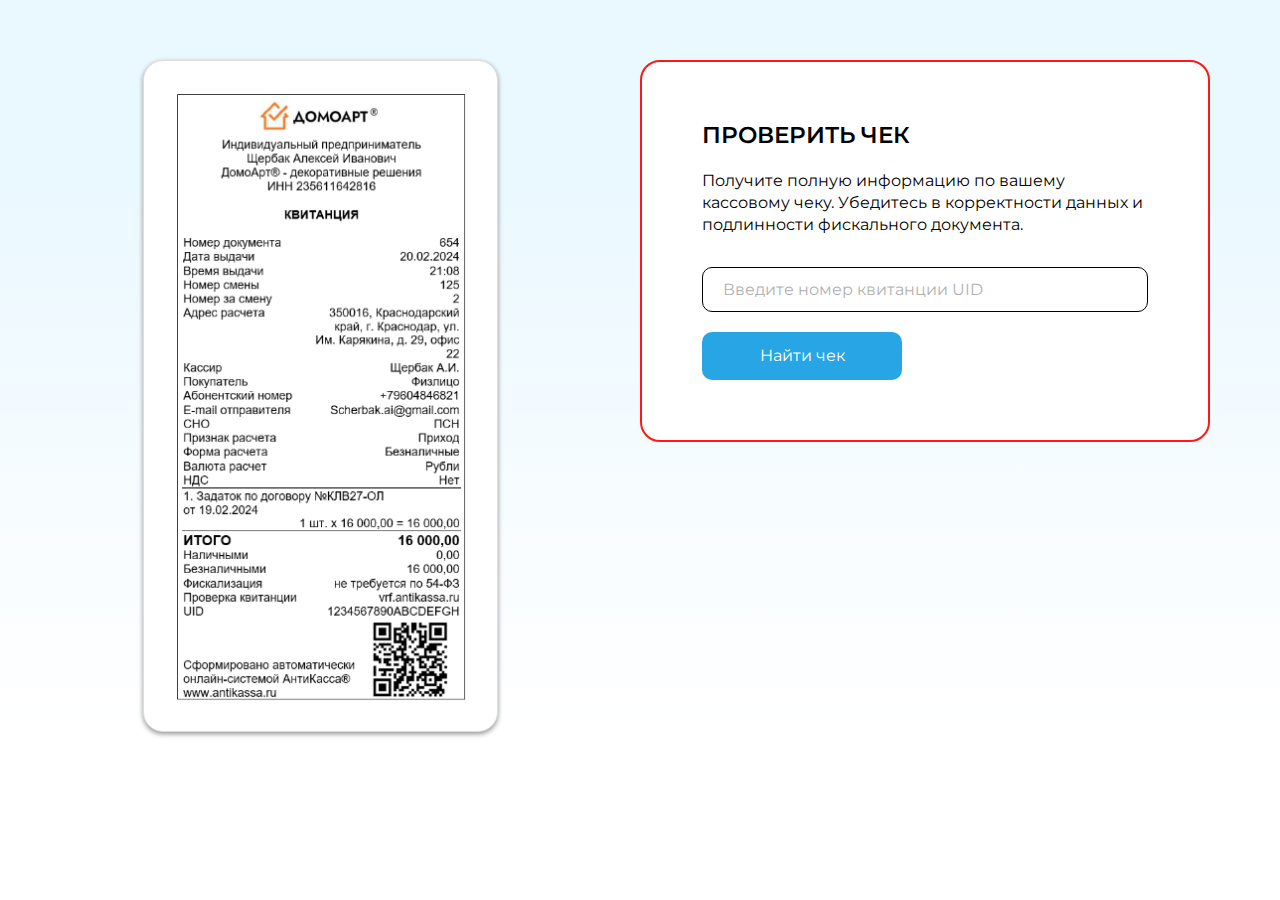
==== home.html @ 15a932f1 "Add files via upload" ====
<html lang="ru">

<head>
    <meta charset="utf-8" />
    <meta http-equiv="X-UA-Compatible" content="IE=edge" />
    <meta name="viewport" content="width=device-width, initial-scale=1, shrink-to-fit=no" />
    <meta name="description" content="описание страницы" />
    <title>Главная</title>
    <link rel="stylesheet" href="css/font.css" />
    <link rel="stylesheet" href="css/style.css?v=1727980061417" />
</head>

<body>
    <main class="main">
        <section class="checkform">
            <div class="container">
                <div class="checkform__wrapper">
                    <div class="checkform__aside">
                        <div class="checkform__check"><img src="img/check.png" alt="" /></div>
                    </div>
                    <div class="checkform__content">
                        <div class="checkform__form">
                            <div class="checkform__form__info">
                                <div class="h1">Проверить чек</div>
                                <p>Получите полную информацию по вашему кассовому чеку. Убедитесь в корректности данных и подлинности фискального документа.</p>
                            </div>
                            <form class="form" action="#" onsubmit="return sendform();">
                                <div class="form__item"><input class="form__input" type="text" id="js--numberuid" placeholder="Введите номер квитанции UID" />
                                    <div class="form__info" id="js--info"></div>
                                </div>
                                <div class="form__item"><button class="mbtn mbtn__primary">Найти чек</button></div>
                            </form>
                        </div>
                    </div>
                </div>
            </div>
        </section>
    </main>
    <script src="js/app.js?v=1727980061417"></script>
</body>

</html>
---- css/font.css ----
@import url("https://fonts.googleapis.com/css2?family=Montserrat:ital,wght@0,100..900;1,100..900&display=swap");
---- css/style.css ----
/* Reset and base styles  */
* {
  padding: 0px;
  margin: 0px;
  border: none;
}

*,
*::before,
*::after {
  box-sizing: border-box;
}

/* Links */
a, a:link, a:visited {
  text-decoration: none;
}

a:hover {
  text-decoration: none;
}

/* Common */
aside, nav, footer, header, section, main {
  display: block;
}

h1, h2, h3, h4, h5, h6, p {
  font-size: inherit;
  font-weight: inherit;
}

ul, ul li {
  list-style: none;
}

img {
  vertical-align: top;
}

img, svg {
  max-width: 100%;
  height: auto;
}

address {
  font-style: normal;
}

/* Form */
input, textarea, button, select {
  font-family: inherit;
  font-size: inherit;
  color: inherit;
  background-color: transparent;
}

input::-ms-clear {
  display: none;
}

button, input[type=submit] {
  display: inline-block;
  box-shadow: none;
  background-color: transparent;
  background: none;
  cursor: pointer;
}

input:focus, input:active,
button:focus, button:active {
  outline: none;
}

button::-moz-focus-inner {
  padding: 0;
  border: 0;
}

label {
  cursor: pointer;
}

legend {
  display: block;
}

html {
  position: relative;
  min-height: 100vh;
  box-sizing: border-box;
  font-family: "Montserrat", arial, sans-serif;
  font-size: 10px;
}

body {
  display: flex;
  flex-direction: column;
  align-items: flex-start;
  justify-content: flex-start;
  min-width: 320px;
  min-height: 100vh;
  font-family: "Montserrat", arial, sans-serif;
  font-size: 16px;
  font-weight: 400;
  line-height: 1.4;
  color: #000;
}
@media (max-width: 991px) {
  body {
    font-size: 14px;
  }
}

.main {
  flex: 1 1 auto;
  width: 100%;
}

a {
  outline: none;
  text-decoration: none;
  color: currentColor;
  cursor: pointer;
}

svg {
  display: block;
  flex: 0 0 auto;
  fill: currentColor;
}

img {
  vertical-align: top;
  max-width: 100%;
  user-select: none;
}

.h1 {
  font-size: 23px;
  font-weight: 600;
  line-height: 1.2;
  padding: 0;
  margin: 0 0 20px 0;
  text-transform: uppercase;
}
@media (max-width: 991px) {
  .h1 {
    font-size: 20px;
    margin-bottom: 10px;
  }
}
.h1:last-child {
  margin-bottom: 0;
}

.checkform {
  position: relative;
  background: linear-gradient(to bottom, rgb(234, 248, 255) 20%, rgba(255, 255, 255, 0) 80%);
  min-height: 100vh;
}
.checkform__wrapper {
  display: flex;
  flex-wrap: wrap;
  padding: 60px 0;
}
.checkform__aside {
  flex: 0 0 auto;
  width: 500px;
  max-width: 100%;
}
@media (max-width: 1199px) {
  .checkform__aside {
    width: 355px;
  }
}
@media (max-width: 991px) {
  .checkform__aside {
    width: 100%;
    margin-bottom: 30px;
  }
}
.checkform__content {
  flex: 1 0 0%;
  width: 100%;
  max-width: 100%;
  padding-left: 70px;
}
@media (max-width: 1199px) {
  .checkform__content {
    padding-left: 30px;
  }
}
@media (max-width: 991px) {
  .checkform__content {
    padding-left: 0;
  }
}
.checkform__center {
  margin-left: auto;
  margin-right: auto;
  width: 100%;
  max-width: 650px;
}
.checkform__check {
  width: 355px;
  margin-left: auto;
  margin-right: auto;
  border: 1px solid #ddd;
  border-radius: 20px;
  padding: 30px;
  background-color: #fff;
  box-shadow: 0px 2px 5px 0px rgb(148, 148, 148);
  overflow: hidden;
  position: relative;
}
@media (max-width: 991px) {
  .checkform__check {
    height: 270px;
  }
  .checkform__check::after {
    content: "";
    position: absolute;
    left: 0;
    right: 0;
    bottom: 0;
    height: 100px;
    z-index: 2;
    background: linear-gradient(rgba(255, 255, 255, 0), rgb(255, 255, 255) 80%);
  }
}
@media (max-width: 575px) {
  .checkform__check {
    width: 100%;
    max-width: 335px;
    padding: 20px;
  }
}
.checkform__check img {
  display: block;
  width: 100%;
  max-width: 295px;
  margin-left: auto;
  margin-right: auto;
}
.checkform__form {
  padding: 60px;
  border-radius: 20px;
  background-color: #FFF;
  border: 2px solid #ff1616;
}
@media (max-width: 991px) {
  .checkform__form {
    padding: 30px;
  }
}
.checkform__form__info {
  margin-bottom: 30px;
}
.checkform__form__info:last-child {
  margin-bottom: 0;
}
.checkform__form__info p {
  margin: 0 0 15px 0;
}
.checkform__form__info p:first-child {
  margin-bottom: 0;
}
.checkform__form .mbtn {
  min-width: 200px;
}
@media (max-width: 991px) {
  .checkform__form .mbtn {
    max-width: 100%;
    width: 100%;
  }
}
.checkform__btns {
  display: flex;
  flex-wrap: wrap;
  width: 390px;
  margin: -15px auto 15px auto;
}
@media (max-width: 575px) {
  .checkform__btns {
    width: 100%;
    max-width: 335px;
    margin: 0 auto 10px auto;
  }
}
.checkform__btns__item {
  flex: 0 0 auto;
  width: 50%;
  max-width: 100%;
  padding: 15px;
}
@media (max-width: 991px) {
  .checkform__btns__item {
    width: 100%;
    padding: 0;
    margin-bottom: 10px;
  }
}
.checkform__btns .mbtn {
  width: 100%;
}
.checkform__result {
  position: relative;
}
.checkform__result__check {
  width: 355px;
  margin-left: auto;
  margin-right: auto;
  border: 1px solid #ddd;
  border-radius: 20px;
  padding: 30px;
  background-color: #fff;
  box-shadow: 0px 2px 5px 0px rgb(148, 148, 148);
  overflow: hidden;
  position: relative;
}
@media (max-width: 575px) {
  .checkform__result__check {
    width: 100%;
    max-width: 335px;
    padding: 20px;
  }
}
.checkform__result__check img {
  display: block;
  width: 100%;
  max-width: 295px;
  margin-left: auto;
  margin-right: auto;
}

.form {
  display: block;
}
.form__item {
  margin-top: 20px;
}
.form__item:first-child {
  margin-top: 0;
}
.form__info {
  font-size: 14px;
  padding-top: 7px;
  display: none;
}
@media (max-width: 991px) {
  .form__info {
    font-size: 12px;
  }
}
.form__info.text__error {
  display: block;
  color: #ff1616;
}
.form__info.text__valid {
  display: block;
  color: #3d9921;
}
.form__label {
  display: block;
  font-size: inherit;
  margin-bottom: 5px;
}
.form__input {
  display: block;
  width: 100%;
  outline: none;
  padding: 12px 20px;
  border: 1px solid #000;
  border-radius: 10px;
  background: transparent;
  font-size: 16px;
  line-height: 1;
  color: #000;
  transition: all 0.3s ease;
}
.form__input::placeholder {
  color: #b1b1b1;
}
.form__input.form__input__error {
  color: #ff1616;
  border-color: #ff1616;
}
.form__input.form__input__valid {
  color: #3d9921;
  border-color: #3d9921;
}

.mbtn {
  display: inline-block;
  text-align: center;
  vertical-align: middle;
  user-select: none;
  text-decoration: none;
  outline: none !important;
  background: none;
  font-size: 16px;
  font-weight: 400;
  line-height: 1.4;
  padding: 13px 25px;
  border: none;
  border-radius: 10px;
  transition: all 0.4s ease;
  cursor: pointer;
}
@media (max-width: 991px) {
  .mbtn {
    font-size: 14px;
  }
}
.mbtn.mbtn__primary {
  color: #FFF;
  background: #27a5e5;
}
.mbtn.mbtn__primary:hover, .mbtn.mbtn__primary:focus {
  color: #FFF;
  background: #15719f;
}

.container {
  margin: 0 auto;
  width: 100%;
  min-width: 320px;
}
@media (min-width: 1280px) {
  .container {
    width: 1220px;
  }
}
@media (max-width: 1280px) {
  .container {
    width: 1140px;
  }
}
@media (max-width: 1199px) {
  .container {
    width: 960px;
  }
}
@media (max-width: 991px) {
  .container {
    width: 720px;
  }
}
@media (max-width: 767px) {
  .container {
    width: 540px;
  }
}
@media (max-width: 575px) {
  .container {
    padding: 0 1.5rem;
    width: 100%;
  }
}
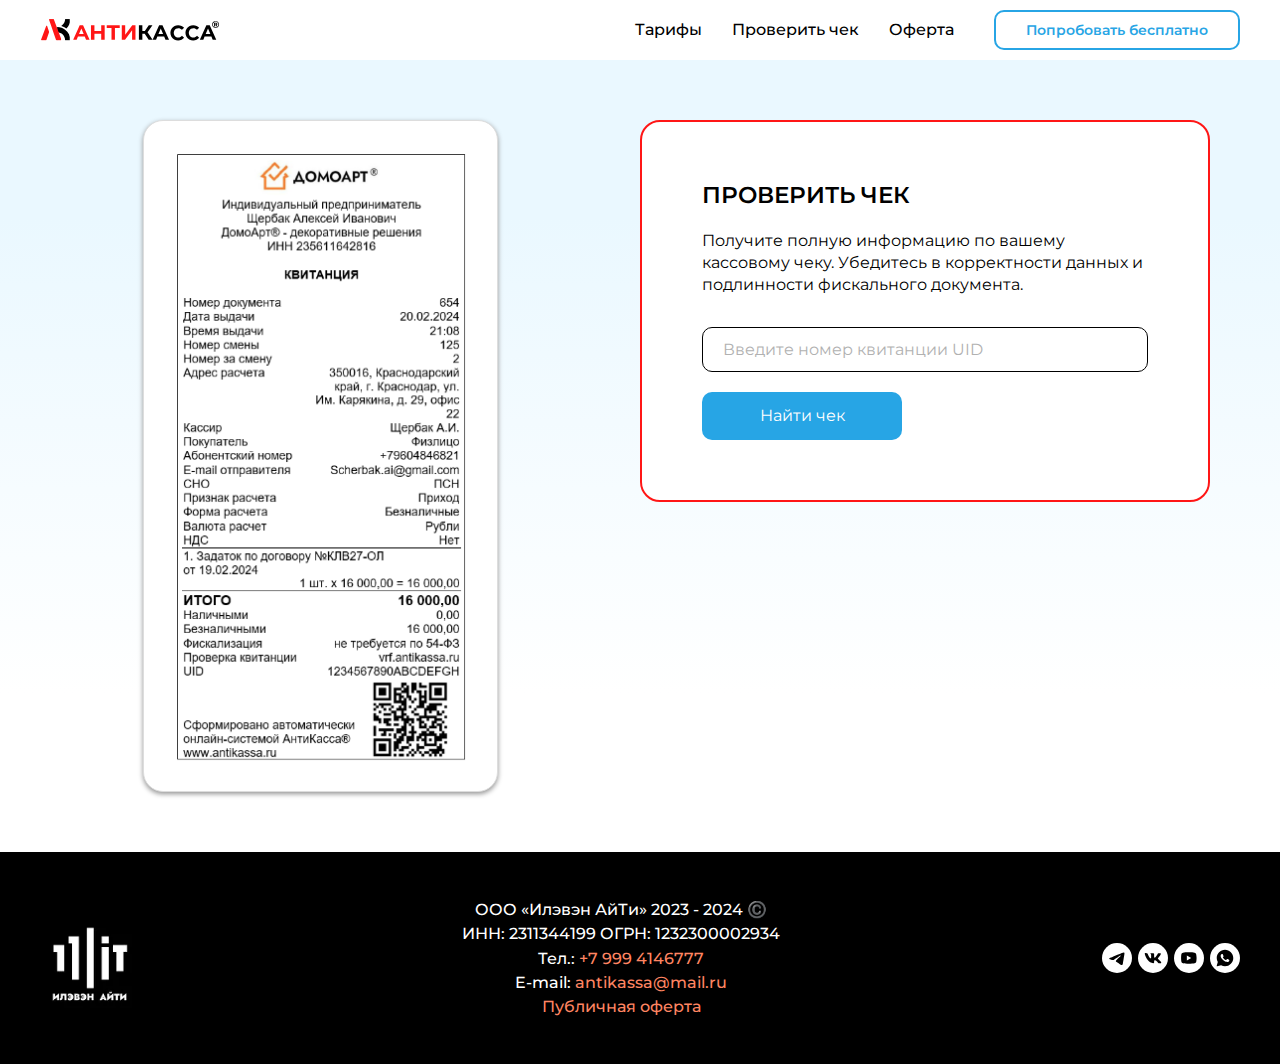
==== commit 8e99582a: "update" ====
--- a/home.html
+++ b/home.html
@@ -7,10 +7,63 @@
     <meta name="description" content="описание страницы" />
     <title>Главная</title>
     <link rel="stylesheet" href="css/font.css" />
-    <link rel="stylesheet" href="css/style.css?v=1727980061417" />
+    <link rel="stylesheet" href="css/style.css?v=1730377578961" />
 </head>
 
-<body>
+<body><!-- header-->
+    <header class="header">
+        <div class="container-fluid">
+            <div class="header__content">
+                <div class="header__logo"><a href="/"><img src="./img/header/logo.svg" alt="" /></a></div>
+                <div class="header__aside">
+                    <div class="header__aside__item header__hidemobile">
+                        <ul class="header__menu">
+                            <li><a href="https://antikassa.ru/#rec560424832">Тарифы </a></li>
+                            <li><a href="https://vrf.antikassa.ru/">Проверить чек </a></li>
+                            <li><a href="https://antikassa.ru/public_offer">Оферта</a></li>
+                        </ul>
+                    </div>
+                    <div class="header__aside__item header__hidemobile"><a class="mbtn mbtn__outline" href="https://antikassa.ru/#rec559928067">Попробовать бесплатно</a></div>
+                    <div class="header__aside__item header__hidedesktop">
+                        <div class="header__btnmobile js--mobilemenu-btn"><span class="line_0"></span><span class="line_1"></span><span class="line_2"></span></div>
+                    </div>
+                </div>
+            </div>
+        </div>
+    </header>
+    <div class="mobilemenu js--mobilemenu">
+        <div class="container-fluid">
+            <div class="mobilemenu__body">
+                <ul class="mobilemenu__menu js--mobilemenu-nav">
+                    <li><a href="https://antikassa.ru/#rec558304161">О сервисе</a></li>
+                    <li><a href="https://eleven-it.ru/">О компании</a></li>
+                    <li><a href="https://antikassa.ru/#rec560424832">Тарифы</a></li>
+                    <li><a href="https://antikassa.ru/#rec558541303">Отзывы</a></li>
+                    <li><a href="https://antikassa.ru/#rec564672748">Вопросы — ответы</a></li>
+                    <li><a href="https://vrf.antikassa.ru/">Проверить чек</a></li>
+                    <li><a href="https://antikassa.ru/public_offer">Публичная оферта</a></li>
+                </ul>
+                <div class="mobilemenu__socio">
+                    <ul>
+                        <li><a href="https://t.me/antikassa" target="_blank" rel="noopener noreferrer"><svg xmlns="http://www.w3.org/2000/svg" viewBox="0 0 48 48" width="48px" height="48px">
+                                    <path d="M5.83,23.616c12.568-5.529,28.832-12.27,31.077-13.203c5.889-2.442,7.696-1.974,6.795,3.434 c-0.647,3.887-2.514,16.756-4.002,24.766c-0.883,4.75-2.864,5.313-5.979,3.258c-1.498-0.989-9.059-5.989-10.7-7.163 c-1.498-1.07-3.564-2.357-0.973-4.892c0.922-0.903,6.966-6.674,11.675-11.166c0.617-0.59-0.158-1.559-0.87-1.086 c-6.347,4.209-15.147,10.051-16.267,10.812c-1.692,1.149-3.317,1.676-6.234,0.838c-2.204-0.633-4.357-1.388-5.195-1.676 C1.93,26.43,2.696,24.995,5.83,23.616z" />
+                                </svg></a></li>
+                        <li><a href="https://vk.com/antikassa" target="_blank" rel="noopener noreferrer"> <svg xmlns="http://www.w3.org/2000/svg" viewBox="0 0 48 48" width="48px" height="48px">
+                                    <path d="M45.763,35.202c-1.797-3.234-6.426-7.12-8.337-8.811c-0.523-0.463-0.579-1.264-0.103-1.776 c3.647-3.919,6.564-8.422,7.568-11.143C45.334,12.27,44.417,11,43.125,11l-3.753,0c-1.237,0-1.961,0.444-2.306,1.151 c-3.031,6.211-5.631,8.899-7.451,10.47c-1.019,0.88-2.608,0.151-2.608-1.188c0-2.58,0-5.915,0-8.28 c0-1.147-0.938-2.075-2.095-2.075L18.056,11c-0.863,0-1.356,0.977-0.838,1.662l1.132,1.625c0.426,0.563,0.656,1.248,0.656,1.951 L19,23.556c0,1.273-1.543,1.895-2.459,1.003c-3.099-3.018-5.788-9.181-6.756-12.128C9.505,11.578,8.706,11.002,7.8,11l-3.697-0.009 c-1.387,0-2.401,1.315-2.024,2.639c3.378,11.857,10.309,23.137,22.661,24.36c1.217,0.12,2.267-0.86,2.267-2.073l0-3.846 c0-1.103,0.865-2.051,1.977-2.079c0.039-0.001,0.078-0.001,0.117-0.001c3.267,0,6.926,4.755,8.206,6.979 c0.368,0.64,1.056,1.03,1.8,1.03l4.973,0C45.531,38,46.462,36.461,45.763,35.202z" />
+                                </svg></a></li>
+                        <li><a href="https://www.youtube.com/@11it/" target="_blank" rel="noopener noreferrer"><svg xmlns="http://www.w3.org/2000/svg" viewBox="0 0 50 50" width="50px" height="50px">
+                                    <path d="M 44.898438 14.5 C 44.5 12.300781 42.601563 10.699219 40.398438 10.199219 C 37.101563 9.5 31 9 24.398438 9 C 17.800781 9 11.601563 9.5 8.300781 10.199219 C 6.101563 10.699219 4.199219 12.199219 3.800781 14.5 C 3.398438 17 3 20.5 3 25 C 3 29.5 3.398438 33 3.898438 35.5 C 4.300781 37.699219 6.199219 39.300781 8.398438 39.800781 C 11.898438 40.5 17.898438 41 24.5 41 C 31.101563 41 37.101563 40.5 40.601563 39.800781 C 42.800781 39.300781 44.699219 37.800781 45.101563 35.5 C 45.5 33 46 29.398438 46.101563 25 C 45.898438 20.5 45.398438 17 44.898438 14.5 Z M 19 32 L 19 18 L 31.199219 25 Z" />
+                                </svg></a></li>
+                        <li><a href="https://wa.me/79994146777" target="_blank" rel="noopener noreferrer">
+                                <?xml version="1.0"?><svg xmlns="http://www.w3.org/2000/svg" viewBox="0 0 50 50" width="50px" height="50px">
+                                    <path d="M25,2C12.318,2,2,12.318,2,25c0,3.96,1.023,7.854,2.963,11.29L2.037,46.73c-0.096,0.343-0.003,0.711,0.245,0.966 C2.473,47.893,2.733,48,3,48c0.08,0,0.161-0.01,0.24-0.029l10.896-2.699C17.463,47.058,21.21,48,25,48c12.682,0,23-10.318,23-23 S37.682,2,25,2z M36.57,33.116c-0.492,1.362-2.852,2.605-3.986,2.772c-1.018,0.149-2.306,0.213-3.72-0.231 c-0.857-0.27-1.957-0.628-3.366-1.229c-5.923-2.526-9.791-8.415-10.087-8.804C15.116,25.235,13,22.463,13,19.594 s1.525-4.28,2.067-4.864c0.542-0.584,1.181-0.73,1.575-0.73s0.787,0.005,1.132,0.021c0.363,0.018,0.85-0.137,1.329,1.001 c0.492,1.168,1.673,4.037,1.819,4.33c0.148,0.292,0.246,0.633,0.05,1.022c-0.196,0.389-0.294,0.632-0.59,0.973 s-0.62,0.76-0.886,1.022c-0.296,0.291-0.603,0.606-0.259,1.19c0.344,0.584,1.529,2.493,3.285,4.039 c2.255,1.986,4.158,2.602,4.748,2.894c0.59,0.292,0.935,0.243,1.279-0.146c0.344-0.39,1.476-1.703,1.869-2.286 s0.787-0.487,1.329-0.292c0.542,0.194,3.445,1.604,4.035,1.896c0.59,0.292,0.984,0.438,1.132,0.681 C37.062,30.587,37.062,31.755,36.57,33.116z" />
+                                </svg>
+                            </a></li>
+                    </ul>
+                </div>
+            </div>
+        </div>
+    </div><!-- end header-->
     <main class="main">
         <section class="checkform">
             <div class="container">
@@ -24,19 +77,53 @@
                                 <div class="h1">Проверить чек</div>
                                 <p>Получите полную информацию по вашему кассовому чеку. Убедитесь в корректности данных и подлинности фискального документа.</p>
                             </div>
-                            <form class="form" action="#" onsubmit="return sendform();">
-                                <div class="form__item"><input class="form__input" type="text" id="js--numberuid" placeholder="Введите номер квитанции UID" />
+                            <form class="form" action="page-check.html" id="js-form" metod="get">
+                                <div class="form__item"><input class="form__input" type="text" name="number__check" id="js--numberuid" placeholder="Введите номер квитанции UID" />
                                     <div class="form__info" id="js--info"></div>
                                 </div>
-                                <div class="form__item"><button class="mbtn mbtn__primary">Найти чек</button></div>
+                                <div class="form__item"><button class="mbtn mbtn__primary" type="submit">Найти чек</button></div>
                             </form>
                         </div>
                     </div>
                 </div>
             </div>
         </section>
-    </main>
-    <script src="js/app.js?v=1727980061417"></script>
+    </main><!-- footer-->
+    <footer class="footer">
+        <div class="container-fluid">
+            <div class="footer__content">
+                <div class="footer__logo"><a href="https://eleven-it.ru/" target="_blank" rel="noopener noreferrer"><img src="./img/footer/logo-ileven.png" alt="" /></a></div>
+                <div class="footer__info">
+                    <ul>
+                        <li>ООО «Илэвэн АйТи» 2023 - 2024 ©️</li>
+                        <li>ИНН: 2311344199 ОГРН: 1232300002934</li>
+                        <li> Тел.: <a href="tel:+79994146777" rel="noopener noreferrer">+7 999 4146777</a></li>
+                        <li> E-mail: <a href="mailto:antikassa@mail.ru" rel="noopener noreferrer">antikassa@mail.ru</a></li>
+                        <li><a href="https://antikassa.ru/public_offer">Публичная оферта</a></li>
+                    </ul>
+                </div>
+                <div class="footer__socio">
+                    <ul>
+                        <li><a href="https://t.me/antikassa" target="_blank" rel="noopener noreferrer"><svg xmlns="http://www.w3.org/2000/svg" viewBox="0 0 48 48" width="48px" height="48px">
+                                    <path d="M5.83,23.616c12.568-5.529,28.832-12.27,31.077-13.203c5.889-2.442,7.696-1.974,6.795,3.434 c-0.647,3.887-2.514,16.756-4.002,24.766c-0.883,4.75-2.864,5.313-5.979,3.258c-1.498-0.989-9.059-5.989-10.7-7.163 c-1.498-1.07-3.564-2.357-0.973-4.892c0.922-0.903,6.966-6.674,11.675-11.166c0.617-0.59-0.158-1.559-0.87-1.086 c-6.347,4.209-15.147,10.051-16.267,10.812c-1.692,1.149-3.317,1.676-6.234,0.838c-2.204-0.633-4.357-1.388-5.195-1.676 C1.93,26.43,2.696,24.995,5.83,23.616z" />
+                                </svg></a></li>
+                        <li><a href="https://vk.com/antikassa" target="_blank" rel="noopener noreferrer"> <svg xmlns="http://www.w3.org/2000/svg" viewBox="0 0 48 48" width="48px" height="48px">
+                                    <path d="M45.763,35.202c-1.797-3.234-6.426-7.12-8.337-8.811c-0.523-0.463-0.579-1.264-0.103-1.776 c3.647-3.919,6.564-8.422,7.568-11.143C45.334,12.27,44.417,11,43.125,11l-3.753,0c-1.237,0-1.961,0.444-2.306,1.151 c-3.031,6.211-5.631,8.899-7.451,10.47c-1.019,0.88-2.608,0.151-2.608-1.188c0-2.58,0-5.915,0-8.28 c0-1.147-0.938-2.075-2.095-2.075L18.056,11c-0.863,0-1.356,0.977-0.838,1.662l1.132,1.625c0.426,0.563,0.656,1.248,0.656,1.951 L19,23.556c0,1.273-1.543,1.895-2.459,1.003c-3.099-3.018-5.788-9.181-6.756-12.128C9.505,11.578,8.706,11.002,7.8,11l-3.697-0.009 c-1.387,0-2.401,1.315-2.024,2.639c3.378,11.857,10.309,23.137,22.661,24.36c1.217,0.12,2.267-0.86,2.267-2.073l0-3.846 c0-1.103,0.865-2.051,1.977-2.079c0.039-0.001,0.078-0.001,0.117-0.001c3.267,0,6.926,4.755,8.206,6.979 c0.368,0.64,1.056,1.03,1.8,1.03l4.973,0C45.531,38,46.462,36.461,45.763,35.202z" />
+                                </svg></a></li>
+                        <li><a href="https://www.youtube.com/@11it/" target="_blank" rel="noopener noreferrer"><svg xmlns="http://www.w3.org/2000/svg" viewBox="0 0 50 50" width="50px" height="50px">
+                                    <path d="M 44.898438 14.5 C 44.5 12.300781 42.601563 10.699219 40.398438 10.199219 C 37.101563 9.5 31 9 24.398438 9 C 17.800781 9 11.601563 9.5 8.300781 10.199219 C 6.101563 10.699219 4.199219 12.199219 3.800781 14.5 C 3.398438 17 3 20.5 3 25 C 3 29.5 3.398438 33 3.898438 35.5 C 4.300781 37.699219 6.199219 39.300781 8.398438 39.800781 C 11.898438 40.5 17.898438 41 24.5 41 C 31.101563 41 37.101563 40.5 40.601563 39.800781 C 42.800781 39.300781 44.699219 37.800781 45.101563 35.5 C 45.5 33 46 29.398438 46.101563 25 C 45.898438 20.5 45.398438 17 44.898438 14.5 Z M 19 32 L 19 18 L 31.199219 25 Z" />
+                                </svg></a></li>
+                        <li><a href="https://wa.me/79994146777" target="_blank" rel="noopener noreferrer">
+                                <?xml version="1.0"?><svg xmlns="http://www.w3.org/2000/svg" viewBox="0 0 50 50" width="50px" height="50px">
+                                    <path d="M25,2C12.318,2,2,12.318,2,25c0,3.96,1.023,7.854,2.963,11.29L2.037,46.73c-0.096,0.343-0.003,0.711,0.245,0.966 C2.473,47.893,2.733,48,3,48c0.08,0,0.161-0.01,0.24-0.029l10.896-2.699C17.463,47.058,21.21,48,25,48c12.682,0,23-10.318,23-23 S37.682,2,25,2z M36.57,33.116c-0.492,1.362-2.852,2.605-3.986,2.772c-1.018,0.149-2.306,0.213-3.72-0.231 c-0.857-0.27-1.957-0.628-3.366-1.229c-5.923-2.526-9.791-8.415-10.087-8.804C15.116,25.235,13,22.463,13,19.594 s1.525-4.28,2.067-4.864c0.542-0.584,1.181-0.73,1.575-0.73s0.787,0.005,1.132,0.021c0.363,0.018,0.85-0.137,1.329,1.001 c0.492,1.168,1.673,4.037,1.819,4.33c0.148,0.292,0.246,0.633,0.05,1.022c-0.196,0.389-0.294,0.632-0.59,0.973 s-0.62,0.76-0.886,1.022c-0.296,0.291-0.603,0.606-0.259,1.19c0.344,0.584,1.529,2.493,3.285,4.039 c2.255,1.986,4.158,2.602,4.748,2.894c0.59,0.292,0.935,0.243,1.279-0.146c0.344-0.39,1.476-1.703,1.869-2.286 s0.787-0.487,1.329-0.292c0.542,0.194,3.445,1.604,4.035,1.896c0.59,0.292,0.984,0.438,1.132,0.681 C37.062,30.587,37.062,31.755,36.57,33.116z" />
+                                </svg>
+                            </a></li>
+                    </ul>
+                </div>
+            </div>
+        </div>
+    </footer><!-- end footer-->
+    <script src="js/app.js?v=1730377578961"></script>
 </body>
 
 </html>--- a/css/style.css
+++ b/css/style.css
@@ -111,10 +111,14 @@
     font-size: 14px;
   }
 }
+body.no-scroll {
+  overflow-y: hidden;
+}
 
 .main {
   flex: 1 1 auto;
   width: 100%;
+  padding-top: 60px;
 }
 
 a {
@@ -122,6 +126,7 @@
   text-decoration: none;
   color: currentColor;
   cursor: pointer;
+  transition: all ease 0.3s;
 }
 
 svg {
@@ -157,7 +162,6 @@
 .checkform {
   position: relative;
   background: linear-gradient(to bottom, rgb(234, 248, 255) 20%, rgba(255, 255, 255, 0) 80%);
-  min-height: 100vh;
 }
 .checkform__wrapper {
   display: flex;
@@ -421,6 +425,31 @@
   color: #FFF;
   background: #15719f;
 }
+.mbtn.mbtn__outline {
+  color: #27a5e5;
+  background-color: transparent;
+  border: 2px solid #27a5e5;
+  border-radius: 10px;
+  font-size: 14px;
+  font-weight: 600;
+  padding: 11px 30px;
+  line-height: 1;
+}
+.mbtn.mbtn__outline:hover, .mbtn.mbtn__outline:focus {
+  color: #FFF;
+  background: #27a5e5;
+}
+
+.container-fluid {
+  padding-left: 40px;
+  padding-right: 40px;
+}
+@media (max-width: 991px) {
+  .container-fluid {
+    padding-left: 20px;
+    padding-right: 20px;
+  }
+}
 
 .container {
   margin: 0 auto;
@@ -457,4 +486,332 @@
     padding: 0 1.5rem;
     width: 100%;
   }
+}
+
+.mobilemenu {
+  position: fixed;
+  left: 0;
+  margin-top: 60px;
+  top: -100%;
+  right: 0;
+  height: 100vh;
+  overflow-x: hidden;
+  overflow-y: auto;
+  background-color: #f6f6f6;
+  transition: all 0.4s ease;
+  z-index: 99;
+}
+@media (max-width: 991px) {
+  .mobilemenu.mobilemenu__opened {
+    top: 0;
+  }
+}
+.mobilemenu__body {
+  padding: 40px 0;
+}
+.mobilemenu__menu {
+  list-style: none;
+  margin: 0 0 55px 0;
+  font-size: 16px;
+  font-weight: 500;
+  text-align: center;
+}
+.mobilemenu__menu li {
+  margin-bottom: 20px;
+}
+.mobilemenu__menu a {
+  display: inline-block;
+  color: #000;
+  position: relative;
+}
+.mobilemenu__menu a::after {
+  content: "";
+  position: absolute;
+  left: 0;
+  right: 0;
+  bottom: 0;
+  height: 1px;
+  background-color: #858585;
+  transform: translateY(-5px);
+  opacity: 0;
+  transition: all 0.4s ease;
+  z-index: 1;
+}
+.mobilemenu__menu a:hover, .mobilemenu__menu a:focus {
+  color: #858585;
+}
+.mobilemenu__menu a:hover::after, .mobilemenu__menu a:focus::after {
+  transform: translateY(0);
+  opacity: 1;
+}
+.mobilemenu__socio {
+  width: 100%;
+  position: relative;
+}
+.mobilemenu__socio ul {
+  list-style: none;
+  margin: 0;
+  padding: 0;
+  display: flex;
+  justify-content: center;
+  align-items: center;
+  gap: 6px;
+}
+.mobilemenu__socio ul li {
+  display: block;
+}
+.mobilemenu__socio ul a {
+  display: flex;
+  align-items: center;
+  justify-content: center;
+  width: 30px;
+  height: 30px;
+  background-color: #27a5e5;
+  border-radius: 50%;
+  color: #FFF;
+}
+.mobilemenu__socio ul a:hover, .mobilemenu__socio ul a:focus {
+  transform: translateY(-4px);
+}
+.mobilemenu__socio ul a svg {
+  max-width: 18px;
+  max-height: 18px;
+}
+
+.header {
+  width: 100%;
+  background-color: #FFF;
+  position: fixed;
+  left: 0;
+  top: 0;
+  right: 0;
+  z-index: 100;
+}
+.header__content {
+  display: flex;
+  justify-content: flex-start;
+  align-items: center;
+  gap: 60px;
+  height: 60px;
+}
+@media (max-width: 991px) {
+  .header__content {
+    gap: 30px;
+  }
+}
+.header__logo {
+  position: relative;
+  flex: 0 0 auto;
+  width: auto;
+  max-width: 100%;
+}
+.header__logo a {
+  display: flex;
+  align-items: flex-start;
+  justify-content: flex-start;
+  width: 180px;
+  height: 22px;
+}
+.header__logo a img, .header__logo a svg {
+  display: block;
+  width: 100%;
+  height: 100%;
+  object-fit: contain;
+}
+.header__aside {
+  flex: 1 0 0%;
+  width: 100%;
+  max-width: 100%;
+  display: flex;
+  justify-content: flex-end;
+  align-items: center;
+  gap: 40px;
+}
+.header__menu {
+  list-style: none;
+  margin: 0;
+  padding: 0;
+  display: flex;
+  align-items: center;
+  justify-content: flex-end;
+  gap: 30px;
+  font-size: 16px;
+  font-weight: 500;
+  color: #000;
+}
+.header__menu li {
+  display: block;
+}
+.header__menu a {
+  display: inline-block;
+  position: relative;
+}
+.header__menu a::after {
+  content: "";
+  position: absolute;
+  left: 0;
+  right: 0;
+  bottom: 0;
+  height: 1px;
+  background-color: #27a5e5;
+  transform: translateY(-5px);
+  opacity: 0;
+  transition: all 0.4s ease;
+  z-index: 1;
+}
+.header__menu a:hover, .header__menu a:focus {
+  color: #27a5e5;
+}
+.header__menu a:hover::after, .header__menu a:focus::after {
+  transform: translateY(0);
+  opacity: 1;
+}
+.header__btnmobile {
+  width: 22px;
+  height: 22px;
+  position: relative;
+  cursor: pointer;
+}
+.header__btnmobile span {
+  position: absolute;
+  right: 0;
+  height: 2px;
+  background-color: #000;
+  transition: all ease 0.4s;
+}
+.header__btnmobile span.line_0 {
+  left: 0;
+  top: 4px;
+}
+.header__btnmobile span.line_1 {
+  left: 6px;
+  top: 10px;
+}
+.header__btnmobile span.line_2 {
+  left: 0;
+  top: 16px;
+}
+.header__btnmobile.active span.line_1 {
+  opacity: 0;
+}
+.header__btnmobile.active span.line_0 {
+  top: 10px;
+  transform: rotate(45deg);
+}
+.header__btnmobile.active span.line_2 {
+  top: 10px;
+  transform: rotate(-45deg);
+}
+.header .header__hidedesktop {
+  display: none;
+}
+@media (max-width: 991px) {
+  .header .header__hidedesktop {
+    display: block;
+  }
+}
+.header .header__hidemobile {
+  display: block;
+}
+@media (max-width: 991px) {
+  .header .header__hidemobile {
+    display: none;
+  }
+}
+
+.footer {
+  width: 100%;
+  padding: 45px 0;
+  background-color: #000;
+  color: #FFF;
+}
+.footer__content {
+  display: flex;
+  justify-content: flex-start;
+  align-items: center;
+  gap: 60px;
+}
+@media (max-width: 991px) {
+  .footer__content {
+    flex-direction: column;
+    gap: 30px;
+  }
+}
+.footer__logo {
+  position: relative;
+  flex: 0 0 auto;
+  width: auto;
+  max-width: 100%;
+}
+.footer__logo a {
+  display: flex;
+  align-items: flex-start;
+  justify-content: flex-start;
+  width: 100px;
+  height: 100px;
+}
+.footer__logo a img {
+  display: block;
+  width: 100%;
+  height: 100%;
+  object-fit: contain;
+}
+.footer__socio {
+  position: relative;
+  flex: 0 0 auto;
+  width: auto;
+  max-width: 100%;
+}
+.footer__socio ul {
+  list-style: none;
+  margin: 0;
+  padding: 0;
+  display: flex;
+  justify-content: flex-end;
+  align-items: center;
+  gap: 6px;
+}
+.footer__socio ul li {
+  display: block;
+}
+.footer__socio ul a {
+  display: flex;
+  align-items: center;
+  justify-content: center;
+  width: 30px;
+  height: 30px;
+  background-color: #FFF;
+  border-radius: 50%;
+  color: #000;
+}
+.footer__socio ul a:hover, .footer__socio ul a:focus {
+  transform: translateY(-4px);
+}
+.footer__socio ul a svg {
+  max-width: 18px;
+  max-height: 18px;
+}
+.footer__info {
+  width: 100%;
+  max-width: 100%;
+  flex: 1 0 0%;
+  text-align: center;
+  font-size: 16px;
+  font-weight: 500;
+}
+.footer__info ul {
+  list-style: none;
+  margin: 0;
+  padding: 0;
+}
+.footer__info ul li {
+  display: block;
+  margin-top: 2px;
+}
+.footer__info ul a {
+  display: inline-block;
+  color: #ff8562;
+}
+.footer__info ul a:hover, .footer__info ul a:focus {
+  color: #c7370d;
 }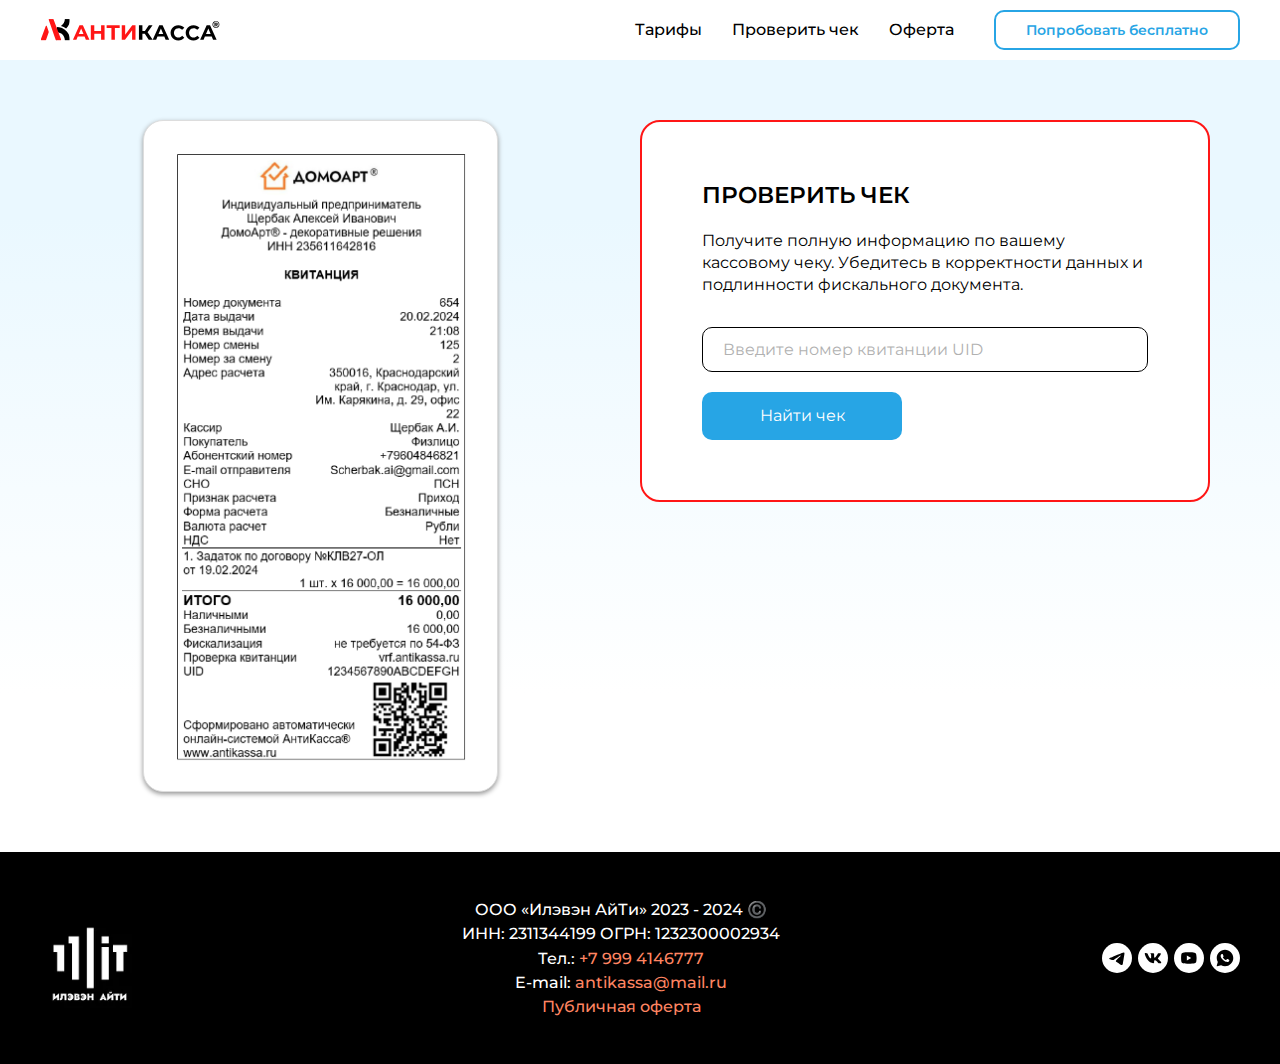
==== commit b6c94706: "Add files via upload" ====
--- a/home.html
+++ b/home.html
@@ -7,14 +7,39 @@
     <meta name="description" content="описание страницы" />
     <title>Главная</title>
     <link rel="stylesheet" href="css/font.css" />
-    <link rel="stylesheet" href="css/style.css?v=1730377578961" />
+    <link rel="stylesheet" href="css/style.css?v=1730382704823" />
 </head>
 
 <body><!-- header-->
     <header class="header">
         <div class="container-fluid">
             <div class="header__content">
-                <div class="header__logo"><a href="/"><img src="./img/header/logo.svg" alt="" /></a></div>
+                <div class="header__logo"><a href="/">
+                        <?xml version="1.0" encoding="UTF-8"?> <svg xmlns="http://www.w3.org/2000/svg" width="260" height="32" viewBox="0 0 260 32" fill="none">
+                            <mask id="mask0_2_7" style="mask-type:luminance" maskUnits="userSpaceOnUse" x="23" y="0" width="19" height="32">
+                                <path d="M23 0.0910645H42V31.0911H23V0.0910645Z" fill="white"></path>
+                            </mask>
+                            <g mask="url(#mask0_2_7)">
+                                <path d="M23.5426 23.5925H16V31.0911H23.5426V23.5925ZM35.1681 15.5896C35.0156 15.4765 34.8616 15.3662 34.7061 15.2573C34.6543 15.2215 34.6025 15.1857 34.5507 15.1499C34.4457 15.0783 34.3406 15.0081 34.2341 14.9379C34.129 14.8691 34.0211 14.8004 33.9146 14.7331C33.6469 14.564 33.3735 14.4022 33.0972 14.246C32.9864 14.183 32.8755 14.1229 32.7633 14.0627C32.651 14.0025 32.5388 13.9424 32.4251 13.8851C32.3114 13.8263 32.1977 13.7691 32.0826 13.7146C31.9113 13.6301 31.7372 13.5485 31.563 13.4697C31.3299 13.3637 31.0939 13.2634 30.8564 13.1674C30.796 13.1431 30.737 13.1202 30.6779 13.0958C30.4981 13.0256 30.3182 12.9569 30.1368 12.8924C28.0889 12.1562 25.8827 11.7522 23.5844 11.7479H23.5426V19.4299C30.0102 19.4299 35.2732 24.6625 35.2732 31.0911H43C43 24.7556 39.9188 19.1205 35.1681 15.5896ZM43 0.0910645C43 5.5041 40.752 10.4029 37.1354 13.9152C34.8947 12.2206 32.3459 10.9071 29.5885 10.0778C32.9921 8.03372 35.2732 4.32237 35.2732 0.0910645H43Z" fill="black"></path>
+                            </g>
+                            <mask id="mask1_2_7" style="mask-type:luminance" maskUnits="userSpaceOnUse" x="0" y="0" width="30" height="32">
+                                <path d="M0 0.0910645H30V31.0911H0V0.0910645Z" fill="white"></path>
+                            </mask>
+                            <g mask="url(#mask1_2_7)">
+                                <path d="M7.54918 10.1699L0.0479911 30.0885C-0.134544 30.574 0.226214 31.0911 0.747949 31.0911H7.12949C7.44569 31.0911 7.72884 30.892 7.8352 30.5955L9.61599 25.594L11.7719 19.1875C11.8237 19.0371 11.8237 18.8738 11.7734 18.722L8.96203 10.1986C8.74069 9.53114 7.79639 9.51252 7.54918 10.1699ZM18.142 0.0910645H12.4503C11.9358 0.0910645 11.5736 0.595223 11.7432 1.07646L14.9397 10.2158L14.944 10.2043L20.1887 25.594L22.0068 30.5998C22.1146 30.8948 22.3963 31.0911 22.7111 31.0911H29.2507C29.7725 31.0911 30.1347 30.574 29.9521 30.0885L18.8434 0.573739C18.7341 0.28442 18.4539 0.0910645 18.142 0.0910645Z" fill="#FF1616"></path>
+                            </g>
+                            <path d="M63.9077 25.5939H53.9715L52.0775 30.0911H47L56.539 9.09106H61.4322L71 30.0911H65.8016L63.9077 25.5939ZM62.3476 21.899L58.9511 13.8594L55.5603 21.899H62.3476Z" fill="#FF1616"></path>
+                            <path d="M93 9.09106V30.0911H87.9545V21.4809H78.0455V30.0911H73V9.09106H78.0455V17.3736H87.9545V9.09106H93Z" fill="#FF1616"></path>
+                            <path d="M115 13.0515H107.985V30.0911H102.98V13.0515H96V9.09106H115V13.0515Z" fill="#FF1616"></path>
+                            <path d="M118 9.09106H122.977V22.769L133.297 9.09106H138V30.0911H133.052V16.4413L122.726 30.0911H118V9.09106Z" fill="#FF1616"></path>
+                            <path d="M151.547 21.6334H148.04V30.0911H143V9.09106H148.04V17.5826H151.671L157.43 9.09106H162.782L155.614 19.2323L163 30.0911H157.241L151.547 21.6334Z" fill="black"></path>
+                            <path d="M179.908 25.5939H169.971L168.077 30.0911H163L172.539 9.09106H177.432L187 30.0911H181.802L179.908 25.5939ZM178.348 21.899L174.951 13.8594L171.56 21.899H178.348Z" fill="black"></path>
+                            <path d="M200.35 31.0911C198.211 31.0911 196.279 30.6205 194.554 29.6778C192.829 28.7366 191.471 27.4292 190.483 25.7584C189.493 24.0877 189 22.1995 189 20.0939C189 17.9855 189.493 16.0944 190.483 14.4237C191.471 12.753 192.829 11.447 194.554 10.5043C196.279 9.56311 198.22 9.09106 200.379 9.09106C202.194 9.09106 203.835 9.41577 205.301 10.0638C206.77 10.7132 208.003 11.6458 209 12.8617L205.888 15.774C204.469 14.1147 202.713 13.2851 200.615 13.2851C199.319 13.2851 198.16 13.5755 197.142 14.1548C196.127 14.7312 195.334 15.5366 194.763 16.5693C194.195 17.5993 193.911 18.7751 193.911 20.0939C193.911 21.4099 194.195 22.5857 194.763 23.6185C195.334 24.6484 196.127 25.4537 197.142 26.0331C198.16 26.6095 199.319 26.897 200.615 26.897C202.713 26.897 204.469 26.056 205.888 24.3738L209 27.2918C208.003 28.5277 206.767 29.4704 205.29 30.1184C203.813 30.7664 202.166 31.0911 200.35 31.0911Z" fill="black"></path>
+                            <path d="M222.35 31.0911C220.211 31.0911 218.279 30.6205 216.554 29.6778C214.829 28.7366 213.471 27.4292 212.483 25.7584C211.493 24.0877 211 22.1995 211 20.0939C211 17.9855 211.493 16.0944 212.483 14.4237C213.471 12.753 214.829 11.447 216.554 10.5043C218.279 9.56311 220.22 9.09106 222.379 9.09106C224.194 9.09106 225.835 9.41577 227.301 10.0638C228.77 10.7132 230.003 11.6458 231 12.8617L227.888 15.774C226.469 14.1147 224.713 13.2851 222.615 13.2851C221.319 13.2851 220.16 13.5755 219.142 14.1548C218.127 14.7312 217.334 15.5366 216.763 16.5693C216.195 17.5993 215.911 18.7751 215.911 20.0939C215.911 21.4099 216.195 22.5857 216.763 23.6185C217.334 24.6484 218.127 25.4537 219.142 26.0331C220.16 26.6095 221.319 26.897 222.615 26.897C224.713 26.897 226.469 26.056 227.888 24.3738L231 27.2918C230.003 28.5277 228.767 29.4704 227.29 30.1184C225.813 30.7664 224.166 31.0911 222.35 31.0911Z" fill="black"></path>
+                            <path d="M248.908 25.5939H238.971L237.077 30.0911H232L241.539 9.09106H246.432L256 30.0911H250.802L248.908 25.5939ZM247.348 21.899L243.951 13.8594L240.56 21.899H247.348Z" fill="black"></path>
+                            <path d="M255.018 3.09106C255.953 3.09106 256.8 3.30989 257.56 3.74454C258.318 4.1762 258.915 4.77422 259.347 5.53711C259.781 6.297 260 7.13783 260 8.06109C260 8.98885 259.778 9.83867 259.335 10.609C258.891 11.3764 258.287 11.982 257.524 12.4256C256.76 12.8692 255.914 13.0911 254.988 13.0911C254.06 13.0911 253.216 12.8692 252.458 12.4256C251.698 11.982 251.099 11.3794 250.659 10.615C250.219 9.84766 250 9.00683 250 8.09106C250 7.1768 250.219 6.33747 250.659 5.57308C251.099 4.80569 251.7 4.20018 252.464 3.75653C253.231 3.31289 254.083 3.09106 255.018 3.09106ZM254.988 12.1678C255.743 12.1678 256.43 11.9879 257.05 11.6282C257.669 11.2655 258.155 10.7694 258.507 10.1414C258.862 9.51043 259.041 8.81648 259.041 8.06109C259.041 7.2982 258.867 6.61025 258.519 5.99874C258.174 5.38423 257.695 4.89862 257.08 4.5419C256.469 4.18669 255.781 4.00833 255.018 4.00833C254.251 4.00833 253.558 4.18819 252.944 4.5479C252.332 4.90761 251.85 5.39922 251.499 6.02272C251.151 6.64622 250.977 7.33567 250.977 8.09106C250.977 8.84646 251.151 9.53591 251.499 10.1594C251.85 10.7829 252.329 11.2745 252.938 11.6342C253.549 11.9909 254.233 12.1678 254.988 12.1678ZM257.62 7.2997C257.62 7.69538 257.531 8.03711 257.356 8.32488C257.184 8.61265 256.927 8.83747 256.589 8.99634L257.794 10.8369H256.319L255.288 9.25413H254.311V10.8369H252.836V5.34526H255.228C255.974 5.34526 256.56 5.52362 256.984 5.87883C257.407 6.23105 257.62 6.70467 257.62 7.2997ZM255.132 8.14502C255.459 8.14502 255.715 8.07308 255.899 7.92919C256.082 7.78231 256.175 7.57248 256.175 7.2997C256.175 7.02392 256.082 6.81109 255.899 6.65821C255.715 6.50683 255.459 6.43039 255.132 6.43039H254.293V8.14502H255.132Z" fill="black"></path>
+                        </svg>
+                    </a></div>
                 <div class="header__aside">
                     <div class="header__aside__item header__hidemobile">
                         <ul class="header__menu">
@@ -123,7 +148,7 @@
             </div>
         </div>
     </footer><!-- end footer-->
-    <script src="js/app.js?v=1730377578961"></script>
+    <script src="js/app.js?v=1730382704823"></script>
 </body>
 
 </html>